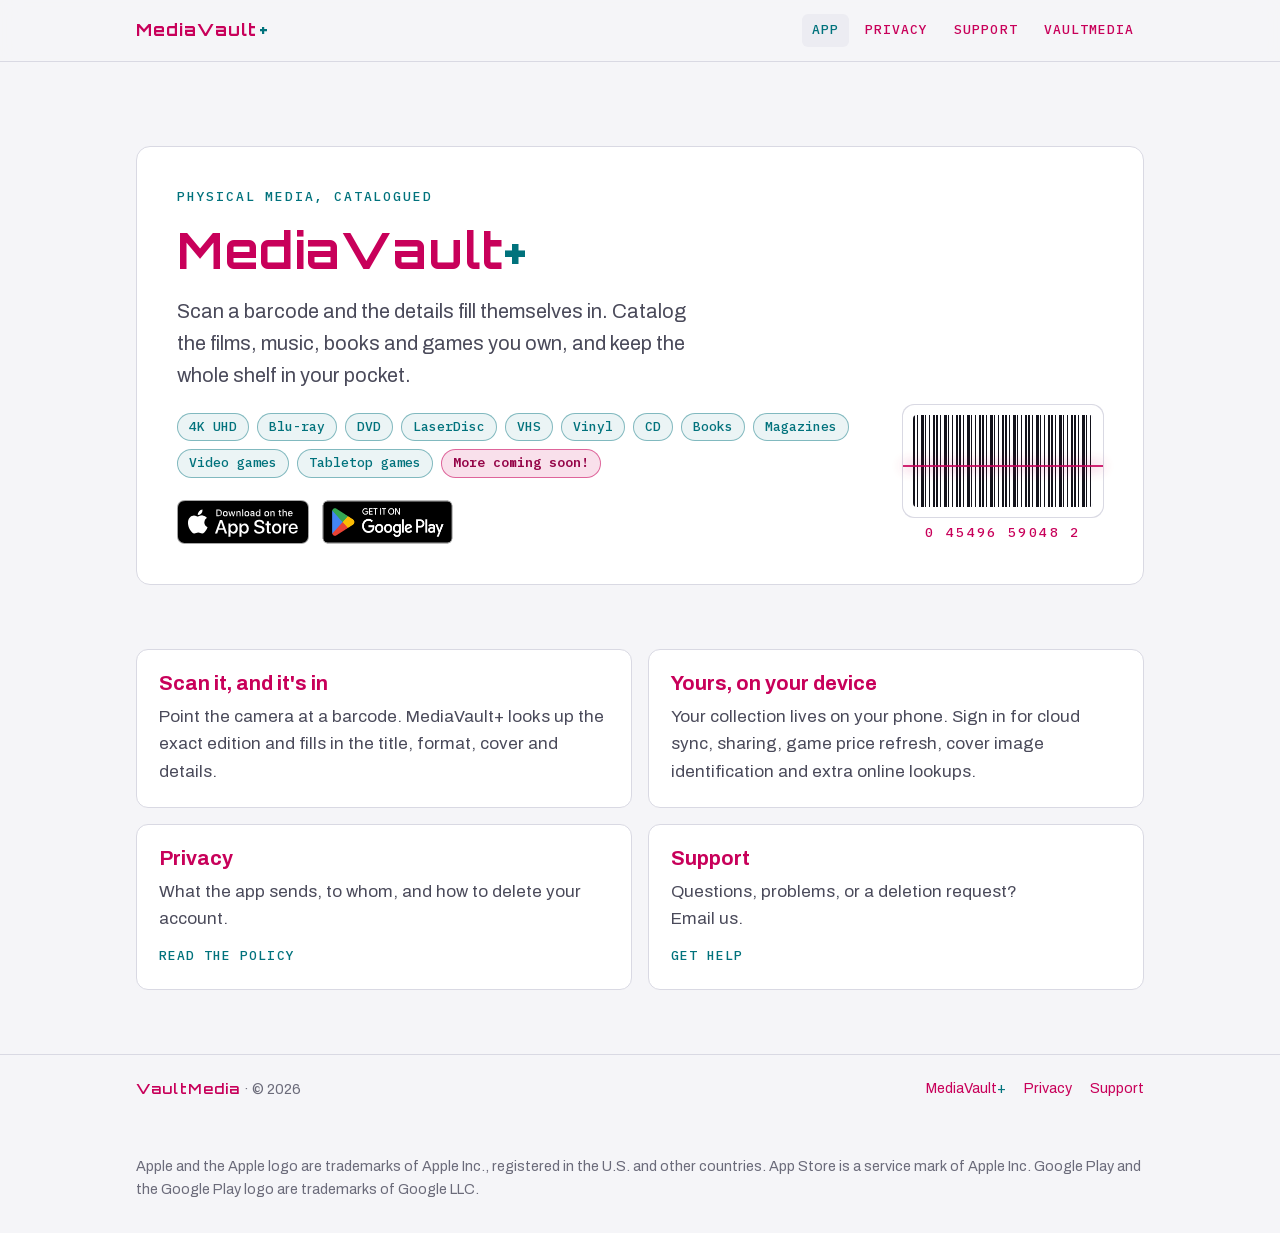
==== mediavaultplus/index.html @ c950e281 "Fix site folder structure: app pages, fonts and badges in their folders" ====
<!doctype html>
<html lang="en">
<head>
<meta charset="utf-8">
<meta name="viewport" content="width=device-width, initial-scale=1, viewport-fit=cover">
<title>MediaVault+</title>
<meta name="description" content="MediaVault+ catalogs the films, music, books and games you own. Scan a barcode and the details fill in.">
<meta name="color-scheme" content="dark light">

<link rel="stylesheet" href="/style.css">
</head>
<body>
<a class="skip" href="#main">Skip to content</a>
<header class="site-header">
  <div class="wrap">
    <a class="wordmark" href="/mediavaultplus/" aria-label="MediaVault+ home">MediaVault<span class="plus">+</span></a>
    <nav class="nav" aria-label="Main">
      <a href="/mediavaultplus/" aria-current="page">App</a>
      <a href="/mediavaultplus/privacy.html">Privacy</a>
      <a href="/mediavaultplus/support.html">Support</a>
      <a href="/">VaultMedia</a>
    </nav>
  </div>
</header>
<div class="page">
<div class="wrap hero">
    <div class="label">
      <div>
        <p class="eyebrow">Physical media, catalogued</p>
        <h1>MediaVault<span class="plus">+</span></h1>
        <p class="lede">Scan a barcode and the details fill themselves in. Catalog the films, music, books and games you own, and keep the whole shelf in your pocket.</p>
        <ul class="formats" aria-label="Supported formats">
          <li>4K UHD</li><li>Blu-ray</li><li>DVD</li><li>LaserDisc</li><li>VHS</li><li>Vinyl</li><li>CD</li><li>Books</li><li>Magazines</li><li>Video games</li><li>Tabletop games</li><li class="soon">More coming soon!</li>
        </ul>
        <div class="stores">
          <span class="badge"><img class="badge-apple" src="/badges/appstore-badge.svg" alt="Download on the App Store"></span>
          <span class="badge"><img class="badge-google" src="/badges/googleplay-badge.png" alt="Get it on Google Play"></span>
        </div>
      </div>
      <div class="barcode" aria-hidden="true">
        <div class="bars"></div>
        <div class="scanline"></div>
        <div class="digits">0 45496 59048 2</div>
      </div>
    </div>
  </div>
  <main id="main" class="wrap">
    <div class="cards">
      <div class="card">
        <h2>Scan it, and it's in</h2>
        <p>Point the camera at a barcode. MediaVault+ looks up the exact edition and fills in the title, format, cover and details.</p>
      </div>
      <div class="card">
        <h2>Yours, on your device</h2>
        <p>Your collection lives on your phone. Sign in for cloud sync, sharing, game price refresh, cover image identification and extra online lookups.</p>
      </div>
      <div class="card">
        <h2>Privacy</h2>
        <p>What the app sends, to whom, and how to delete your account.</p>
        <a class="go" href="/mediavaultplus/privacy.html">Read the policy</a>
      </div>
      <div class="card">
        <h2>Support</h2>
        <p>Questions, problems, or a deletion request?<br>Email us.</p>
        <a class="go" href="/mediavaultplus/support.html">Get help</a>
      </div>
    </div>
  </main>
</div>
<footer class="site-footer">
  <div class="wrap">
    <span><span class="company">VaultMedia</span> · <span class="year">© 2026</span></span>
    <nav aria-label="Footer">
      <a href="/mediavaultplus/">MediaVault<span class="plus">+</span></a>
      <a href="/mediavaultplus/privacy.html">Privacy</a>
      <a href="/mediavaultplus/support.html">Support</a>
    </nav>
  </div>
  <div class="wrap tm">Apple and the Apple logo are trademarks of Apple Inc., registered in the U.S. and other countries. App Store is a service mark of Apple Inc. Google Play and the Google Play logo are trademarks of Google LLC.</div>
</footer>
</body>
</html>
---- style.css ----
@font-face {
  font-family: 'Archivo';
  font-style: normal;
  font-weight: 400 700;
  font-stretch: 100%;
  font-display: swap;
  src: url(/fonts/archivo-400.woff2) format('woff2');
  unicode-range: U+0000-00FF, U+0131, U+0152-0153, U+02BB-02BC, U+02C6, U+02DA, U+02DC, U+0304, U+0308, U+0329, U+2000-206F, U+20AC, U+2122, U+2191, U+2193, U+2212, U+2215, U+FEFF, U+FFFD;
}
@font-face {
  font-family: 'IBM Plex Mono';
  font-style: normal;
  font-weight: 500;
  font-display: swap;
  src: url(/fonts/ibm-plex-mono-500.woff2) format('woff2');
  unicode-range: U+0000-00FF, U+0131, U+0152-0153, U+02BB-02BC, U+02C6, U+02DA, U+02DC, U+0304, U+0308, U+0329, U+2000-206F, U+20AC, U+2122, U+2191, U+2193, U+2212, U+2215, U+FEFF, U+FFFD;
}
@font-face {
  font-family: 'IBM Plex Mono';
  font-style: normal;
  font-weight: 600;
  font-display: swap;
  src: url(/fonts/ibm-plex-mono-600.woff2) format('woff2');
  unicode-range: U+0000-00FF, U+0131, U+0152-0153, U+02BB-02BC, U+02C6, U+02DA, U+02DC, U+0304, U+0308, U+0329, U+2000-206F, U+20AC, U+2122, U+2191, U+2193, U+2212, U+2215, U+FEFF, U+FFFD;
}
@font-face {
  font-family: 'Orbitron';
  font-style: normal;
  font-weight: 600 700;
  font-display: swap;
  src: url(/fonts/orbitron-600.woff2) format('woff2');
  unicode-range: U+0000-00FF, U+0131, U+0152-0153, U+02BB-02BC, U+02C6, U+02DA, U+02DC, U+0304, U+0308, U+0329, U+2000-206F, U+20AC, U+2122, U+2191, U+2193, U+2212, U+2215, U+FEFF, U+FFFD;
}

/* VaultMedia site styles. Layout: one narrow reading column under a slim header; the hero is a scanned "label" with a real barcode strip.
   Brand tokens come from the app's own theme (constants/theme.ts): near-black vault, neon pink and cyan. */
:root {
  --bg: #F5F5F8;
  --surface: #FFFFFF;
  --surface-2: #ECECF2;
  --line: #D9D9E3;
  --fg: #12121A;
  --fg-2: #4A4A5A;
  --fg-3: #6B6B7A;
  --pink: #C8005A;
  --cyan: #00727C;
  --glow: transparent;
  --glow-red: transparent;
  --link: #1A0DAB;
  --font-display: "Orbitron", "Eurostile", "Segoe UI", system-ui, sans-serif;
  --font-body: "Archivo", "Helvetica Neue", Arial, system-ui, sans-serif;
  --font-mono: "IBM Plex Mono", ui-monospace, "SFMono-Regular", Menlo, monospace;
  --step--1: 0.8125rem;
  --step-0: 1.0625rem;
  --step-1: 1.25rem;
  --step-2: 1.6rem;
  --step-3: clamp(2rem, 6vw, 3.1rem);
  --measure: 66ch;
}
@media (prefers-color-scheme: dark) {
  :root:not([data-theme="light"]) {
    --bg: #0A0A0F; --surface: #12121A; --surface-2: #1A1A26; --line: #2A2A3A;
    --fg: #F4F4F8; --fg-2: #B4B4C2; --fg-3: #8A8A98;
    --pink: #FF006E; --cyan: #00F5FF; --glow: rgba(0, 245, 255, 0.22); --glow-red: rgba(255, 0, 110, 0.28);
    --link: #8AB4F8;
    color-scheme: dark;
  }
}
:root[data-theme="dark"] {
  --bg: #0A0A0F; --surface: #12121A; --surface-2: #1A1A26; --line: #2A2A3A;
  --fg: #F4F4F8; --fg-2: #B4B4C2; --fg-3: #8A8A98;
  --pink: #FF006E; --cyan: #00F5FF; --glow: rgba(0, 245, 255, 0.22); --glow-red: rgba(255, 0, 110, 0.28);
  --link: #8AB4F8;
  color-scheme: dark;
}

* { box-sizing: border-box; }
body {
  margin: 0;
  background: var(--bg);
  color: var(--fg);
  font-family: var(--font-body);
  font-size: var(--step-0);
  line-height: 1.6;
  -webkit-font-smoothing: antialiased;
}
a { color: var(--cyan); text-underline-offset: 3px; text-decoration-thickness: 1px; }
a:hover { color: var(--pink); }
a[href^="mailto:"], .email a, a.textlink { color: var(--link); text-decoration: underline; }
a[href^="mailto:"]:hover, .email a:hover, a.textlink:hover { color: var(--link); text-decoration-thickness: 2px; }
:focus-visible { outline: 2px solid var(--pink); outline-offset: 3px; border-radius: 2px; }
.wrap {
  max-width: 1040px;
  margin: 0 auto;
  padding-left: max(16px, env(safe-area-inset-left, 0px));
  padding-right: max(16px, env(safe-area-inset-right, 0px));
}

/* Header */
.site-header {
  position: sticky; top: env(safe-area-inset-top, 0px); z-index: 5;
  background: color-mix(in srgb, var(--bg) 88%, transparent);
  backdrop-filter: blur(10px);
  border-bottom: 1px solid var(--line);
}
body::before { content: ""; position: fixed; inset: 0 0 auto; height: env(safe-area-inset-top, 0px); z-index: 10; background: var(--bg); }
.site-header .wrap { display: flex; align-items: center; justify-content: space-between; gap: 16px; padding-block: 14px; flex-wrap: wrap; }
.wordmark {
  font-family: var(--font-display); font-weight: 700; font-size: 1.05rem; letter-spacing: 0.06em;
  color: var(--pink); text-decoration: none; display: inline-flex; align-items: baseline; gap: 2px;
  text-shadow: 0 0 12px var(--glow-red);
}
.wordmark .plus { color: var(--cyan); text-shadow: 0 0 12px var(--glow); }
.nav { display: flex; gap: 6px; flex-wrap: wrap; }
.nav a {
  font-family: var(--font-mono); font-size: var(--step--1); font-weight: 500; letter-spacing: 0.08em; text-transform: uppercase;
  color: var(--pink); text-decoration: none; padding: 6px 10px; border-radius: 6px;
}
.nav a:hover { color: var(--pink); background: var(--surface-2); }
.nav a.name { text-transform: none; letter-spacing: 0.04em; }
.nav a[aria-current="page"] { color: var(--cyan); background: var(--surface-2); }

/* Hero: a scanned label */
.hero { padding-block: clamp(40px, 8vw, 84px) clamp(28px, 5vw, 48px); }
.label {
  display: grid; grid-template-columns: minmax(0, 1fr) auto; gap: clamp(20px, 4vw, 48px); align-items: end;
  border: 1px solid var(--line); background: var(--surface); border-radius: 14px;
  padding: clamp(22px, 4vw, 40px);
}
.eyebrow { font-family: var(--font-mono); font-size: var(--step--1); letter-spacing: 0.14em; text-transform: uppercase; color: var(--cyan); margin: 0 0 14px; }
h1, h2, h3 { text-wrap: balance; line-height: 1.15; }
.hero h1 { font-family: var(--font-display); font-size: var(--step-3); font-weight: 700; letter-spacing: 0.02em; margin: 0 0 16px; color: var(--pink); text-shadow: 0 0 22px var(--glow-red); }
.hero h1 .plus { color: var(--cyan); text-shadow: 0 0 18px var(--glow); }
.hero h1.plain { color: var(--fg); text-shadow: none; }
.lede { font-size: var(--step-1); color: var(--fg-2); max-width: 44ch; margin: 0; }
.barcode { display: grid; gap: 8px; justify-items: center; min-width: 0; }
.bars {
  width: 180px; max-width: 100%; height: 92px; border-radius: 4px;
  background:
    repeating-linear-gradient(90deg,
      var(--fg) 0 2px, transparent 2px 4px, var(--fg) 4px 5px, transparent 5px 8px,
      var(--fg) 8px 11px, transparent 11px 12px, var(--fg) 12px 13px, transparent 13px 16px,
      var(--fg) 16px 17px, transparent 17px 20px, var(--fg) 20px 22px, transparent 22px 23px);
  box-shadow: 0 0 0 10px var(--surface), 0 0 0 11px var(--line);
}
.scanline { width: 200px; max-width: 100%; height: 2px; background: var(--pink); box-shadow: 0 0 14px var(--pink); margin-top: -50px; margin-bottom: 40px; opacity: .85; }
@media (prefers-reduced-motion: no-preference) {
  .scanline { animation: scan 3.2s ease-in-out infinite; }
  @keyframes scan { 0%,100% { transform: translateY(-34px); } 50% { transform: translateY(34px); } }
}
.digits { font-family: var(--font-mono); font-size: var(--step--1); letter-spacing: 0.18em; color: var(--pink); font-variant-numeric: tabular-nums; }

.formats { display: flex; flex-wrap: wrap; gap: 8px; margin: 22px 0 0; padding: 0; list-style: none; }
.eyebrow.name { text-transform: none; letter-spacing: 0.06em; font-size: 0.95rem; }
.formats li.soon {
  color: color-mix(in srgb, var(--pink) 72%, var(--fg));
  font-weight: 600;
  border: 1px solid color-mix(in srgb, var(--pink) 55%, transparent);
  background: color-mix(in srgb, var(--pink) 12%, transparent);
}
.stores { display: flex; flex-wrap: wrap; align-items: center; gap: 12px; margin-top: 22px; }
.badge { display: inline-flex; border-radius: 9px; line-height: 0; }
.badge img { display: block; max-width: 100%; height: auto; }
.badge-apple { height: 44px !important; width: auto; }
.badge-google { height: 64px !important; width: auto; margin: -10px -8px; }
.store {
  display: inline-grid; gap: 1px; padding: 9px 16px 10px; border-radius: 10px; min-width: 150px;
  border: 1px solid var(--line); background: var(--surface-2); color: var(--fg); text-decoration: none;
}
.store small { font-family: var(--font-mono); font-size: 0.7rem; letter-spacing: 0.08em; text-transform: uppercase; color: var(--fg-3); }
.store span { font-weight: 700; font-size: 1.05rem; color: var(--fg); }
.store:hover { border-color: var(--cyan); color: var(--fg); }
.store:hover span { color: var(--cyan); }
.card .stores { margin-top: auto; padding-top: 10px; }
.formats li {
  font-family: var(--font-mono); font-size: var(--step--1); color: var(--cyan);
  border: 1px solid color-mix(in srgb, var(--cyan) 45%, transparent);
  background: color-mix(in srgb, var(--cyan) 8%, transparent);
  border-radius: 999px; padding: 3px 11px;
}

/* Content */
main { padding-block: 8px 64px; }
.columns { display: grid; grid-template-columns: 220px minmax(0, 1fr); gap: clamp(24px, 5vw, 64px); align-items: start; }
.toc { position: sticky; top: calc(env(safe-area-inset-top, 0px) + 84px); font-size: 0.95rem; }
.toc p { font-family: var(--font-mono); font-size: var(--step--1); letter-spacing: 0.12em; text-transform: uppercase; color: var(--pink); margin: 0 0 10px; }
.toc ol { list-style: none; margin: 0; padding: 0; display: grid; gap: 4px; counter-reset: s; }
.toc li { counter-increment: s; }
.toc a { display: grid; grid-template-columns: 2.2em minmax(0, 1fr); color: var(--pink); text-decoration: none; padding: 4px 0; }
.toc a::before { content: counter(s, decimal-leading-zero); font-family: var(--font-mono); color: var(--cyan); font-size: var(--step--1); padding-top: 3px; }
.toc a:hover { text-decoration: underline; text-underline-offset: 3px; }
.prose { max-width: var(--measure); min-width: 0; }
.prose h1 { font-family: var(--font-display); font-size: var(--step-2); letter-spacing: 0.02em; margin: 0 0 6px; color: var(--pink); }
.prose h2 { font-size: var(--step-1); font-weight: 700; margin: 2.4em 0 0.6em; padding-top: 1.2em; border-top: 1px solid var(--line); scroll-margin-top: 90px; color: var(--pink); }
.prose p, .prose li { color: var(--fg-2); }
.prose p { margin: 0 0 1em; }
.prose strong { color: var(--cyan); font-weight: 600; }
.prose strong.red { color: var(--pink); }
.prose ul { padding-left: 1.2em; margin: 0 0 1em; display: grid; gap: 0.6em; }
.prose li::marker { color: var(--pink); }
.meta { font-family: var(--font-mono); font-size: var(--step--1); color: var(--fg-3); letter-spacing: 0.06em; margin: 0 0 28px; }

.glance { display: grid; grid-template-columns: repeat(2, minmax(0, 1fr)); gap: 1px; background: var(--line); border: 1px solid var(--line); border-radius: 12px; overflow: hidden; margin: 0 0 8px; }
.glance div { background: var(--surface); padding: 16px 18px; }
.glance b { display: block; font-size: 1rem; color: var(--cyan); margin-bottom: 4px; }
.glance span { font-size: 0.95rem; color: var(--fg-2); }

.cards { display: grid; grid-template-columns: repeat(2, minmax(0, 1fr)); gap: 16px; margin-top: 8px; }
.card { border: 1px solid var(--line); background: var(--surface); border-radius: 12px; padding: 22px; display: flex; flex-direction: column; gap: 8px; }
.card h2, .card h3 { margin: 0; font-size: var(--step-1); color: var(--pink); }
.card h2 .plus, .card h3 .plus { color: var(--cyan); }
.card p { margin: 0; color: var(--fg-2); }
.card a.go { font-family: var(--font-mono); font-size: var(--step--1); letter-spacing: 0.08em; text-transform: uppercase; text-decoration: none; margin-top: 6px; }
.email {
  display: inline-flex; align-items: center; gap: 10px; flex-wrap: wrap;
  font-family: var(--font-mono); font-size: 1.05rem; color: var(--fg);
  background: var(--surface-2); border: 1px solid var(--line); border-radius: 10px; padding: 10px 14px; margin: 4px 0 18px;
}
.email a { color: var(--link); text-decoration: underline; }

.site-footer { border-top: 1px solid var(--line); }
.site-footer .wrap { padding-block: 22px 32px; display: flex; flex-wrap: wrap; gap: 8px 22px; justify-content: space-between; font-size: 0.9rem; color: var(--fg-3); }
.site-footer nav { display: flex; gap: 18px; flex-wrap: wrap; }
.site-footer a { color: var(--pink); text-decoration: none; }
.site-footer a:hover { color: var(--cyan); }
.company { font-family: var(--font-display); font-weight: 600; letter-spacing: 0.08em; color: var(--pink); }
.year { color: var(--fg-3); font-variant-numeric: tabular-nums; }
.site-footer a .plus { color: var(--cyan); }
.skip { position: absolute; left: 16px; top: -48px; padding: 8px 12px; border-radius: 8px; background: var(--surface); color: var(--fg); z-index: 10; }
.skip:focus { top: 12px; }
.tm { padding-block: 0 24px; font-size: 0.75rem; color: var(--fg-3); }



@media (max-width: 760px) {
  .columns { grid-template-columns: minmax(0, 1fr); }
  .toc { position: static; border: 1px solid var(--line); border-radius: 12px; padding: 14px 16px; background: var(--surface); }
  .label { grid-template-columns: minmax(0, 1fr); }
  .barcode { justify-items: start; }
  .glance, .cards { grid-template-columns: minmax(0, 1fr); }
}
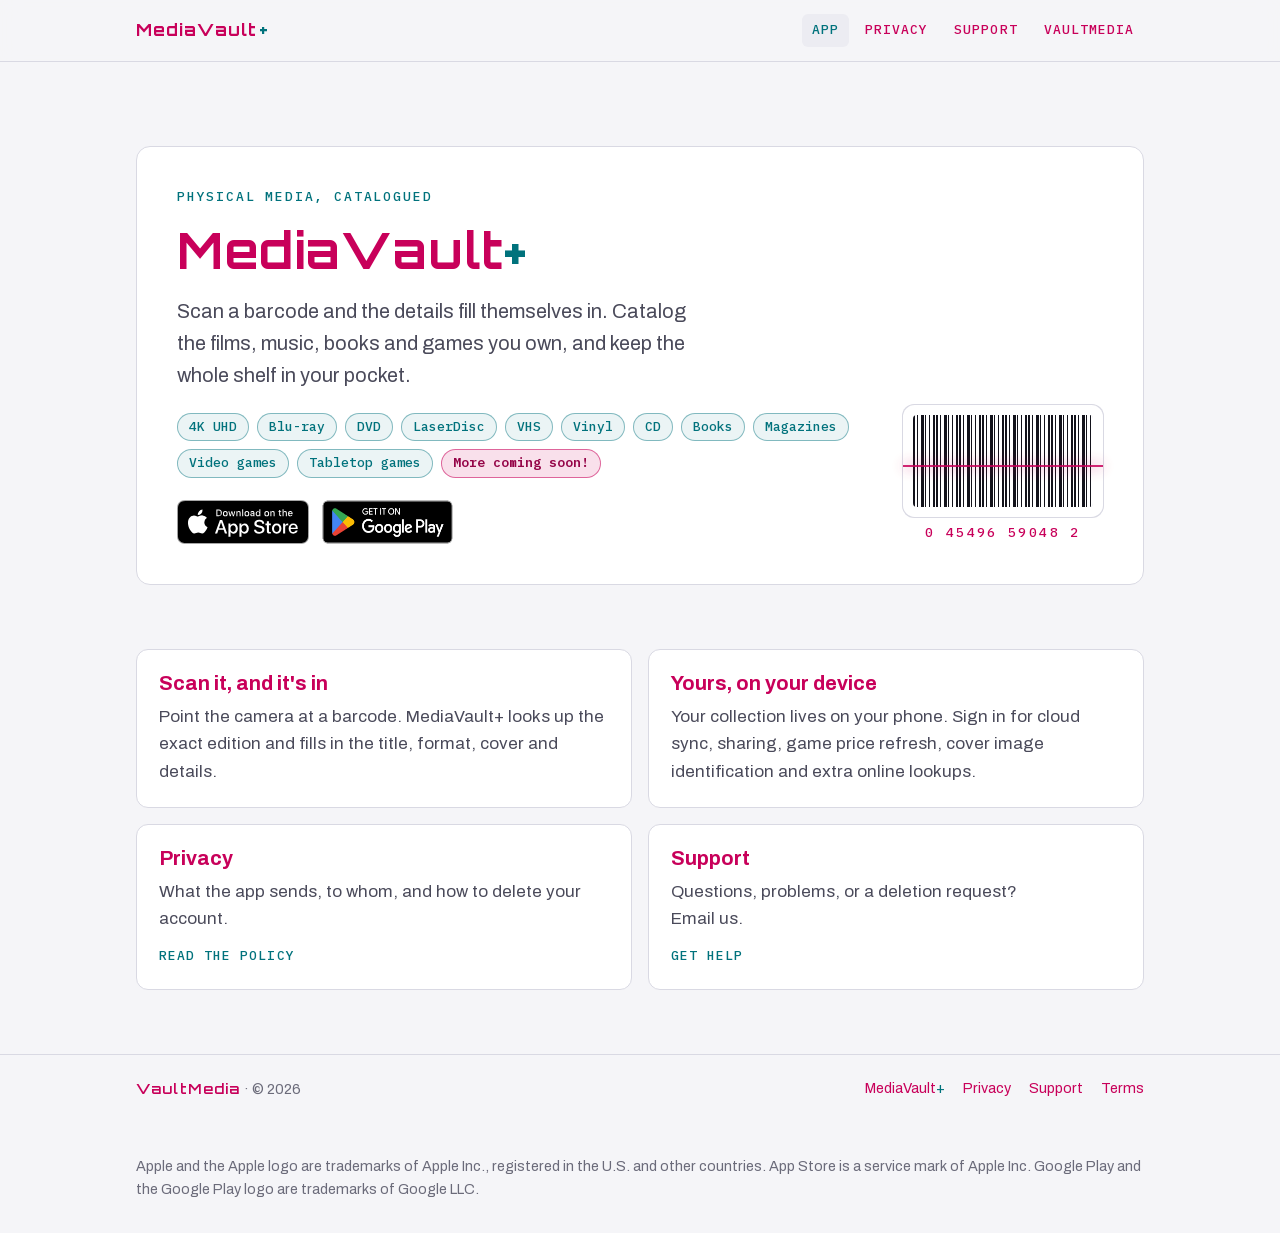
==== commit 78f50147: "Add the MediaVault+ app icon as the site favicon (16/32/48 .ico, 32 px PNG) and the iPhone home-scre" ====
--- a/mediavaultplus/index.html
+++ b/mediavaultplus/index.html
@@ -2,81 +2,17 @@
 <html lang="en">
 <head>
 <meta charset="utf-8">
-<meta name="viewport" content="width=device-width, initial-scale=1, viewport-fit=cover">
+<meta name="viewport" content="width=device-width, initial-scale=1">
 <title>MediaVault+</title>
-<meta name="description" content="MediaVault+ catalogs the films, music, books and games you own. Scan a barcode and the details fill in.">
-<meta name="color-scheme" content="dark light">
-
-<link rel="stylesheet" href="/style.css">
+<link rel="canonical" href="https://mediavaultplus.app/">
+<meta name="robots" content="noindex">
+<meta http-equiv="refresh" content="0; url=/">
+<script>location.replace("/" + location.search + location.hash);</script>
+<link rel="icon" href="/favicon.ico" sizes="16x16 32x32 48x48">
+<link rel="icon" type="image/png" sizes="32x32" href="/favicon-32.png">
+<link rel="apple-touch-icon" sizes="180x180" href="/apple-touch-icon.png">
 </head>
 <body>
-<a class="skip" href="#main">Skip to content</a>
-<header class="site-header">
-  <div class="wrap">
-    <a class="wordmark" href="/mediavaultplus/" aria-label="MediaVault+ home">MediaVault<span class="plus">+</span></a>
-    <nav class="nav" aria-label="Main">
-      <a href="/mediavaultplus/" aria-current="page">App</a>
-      <a href="/mediavaultplus/privacy.html">Privacy</a>
-      <a href="/mediavaultplus/support.html">Support</a>
-      <a href="/">VaultMedia</a>
-    </nav>
-  </div>
-</header>
-<div class="page">
-<div class="wrap hero">
-    <div class="label">
-      <div>
-        <p class="eyebrow">Physical media, catalogued</p>
-        <h1>MediaVault<span class="plus">+</span></h1>
-        <p class="lede">Scan a barcode and the details fill themselves in. Catalog the films, music, books and games you own, and keep the whole shelf in your pocket.</p>
-        <ul class="formats" aria-label="Supported formats">
-          <li>4K UHD</li><li>Blu-ray</li><li>DVD</li><li>LaserDisc</li><li>VHS</li><li>Vinyl</li><li>CD</li><li>Books</li><li>Magazines</li><li>Video games</li><li>Tabletop games</li><li class="soon">More coming soon!</li>
-        </ul>
-        <div class="stores">
-          <span class="badge"><img class="badge-apple" src="/badges/appstore-badge.svg" alt="Download on the App Store"></span>
-          <span class="badge"><img class="badge-google" src="/badges/googleplay-badge.png" alt="Get it on Google Play"></span>
-        </div>
-      </div>
-      <div class="barcode" aria-hidden="true">
-        <div class="bars"></div>
-        <div class="scanline"></div>
-        <div class="digits">0 45496 59048 2</div>
-      </div>
-    </div>
-  </div>
-  <main id="main" class="wrap">
-    <div class="cards">
-      <div class="card">
-        <h2>Scan it, and it's in</h2>
-        <p>Point the camera at a barcode. MediaVault+ looks up the exact edition and fills in the title, format, cover and details.</p>
-      </div>
-      <div class="card">
-        <h2>Yours, on your device</h2>
-        <p>Your collection lives on your phone. Sign in for cloud sync, sharing, game price refresh, cover image identification and extra online lookups.</p>
-      </div>
-      <div class="card">
-        <h2>Privacy</h2>
-        <p>What the app sends, to whom, and how to delete your account.</p>
-        <a class="go" href="/mediavaultplus/privacy.html">Read the policy</a>
-      </div>
-      <div class="card">
-        <h2>Support</h2>
-        <p>Questions, problems, or a deletion request?<br>Email us.</p>
-        <a class="go" href="/mediavaultplus/support.html">Get help</a>
-      </div>
-    </div>
-  </main>
-</div>
-<footer class="site-footer">
-  <div class="wrap">
-    <span><span class="company">VaultMedia</span> · <span class="year">© 2026</span></span>
-    <nav aria-label="Footer">
-      <a href="/mediavaultplus/">MediaVault<span class="plus">+</span></a>
-      <a href="/mediavaultplus/privacy.html">Privacy</a>
-      <a href="/mediavaultplus/support.html">Support</a>
-    </nav>
-  </div>
-  <div class="wrap tm">Apple and the Apple logo are trademarks of Apple Inc., registered in the U.S. and other countries. App Store is a service mark of Apple Inc. Google Play and the Google Play logo are trademarks of Google LLC.</div>
-</footer>
+<p>This page has moved to <a href="/">mediavaultplus.app/</a>.</p>
 </body>
 </html>
